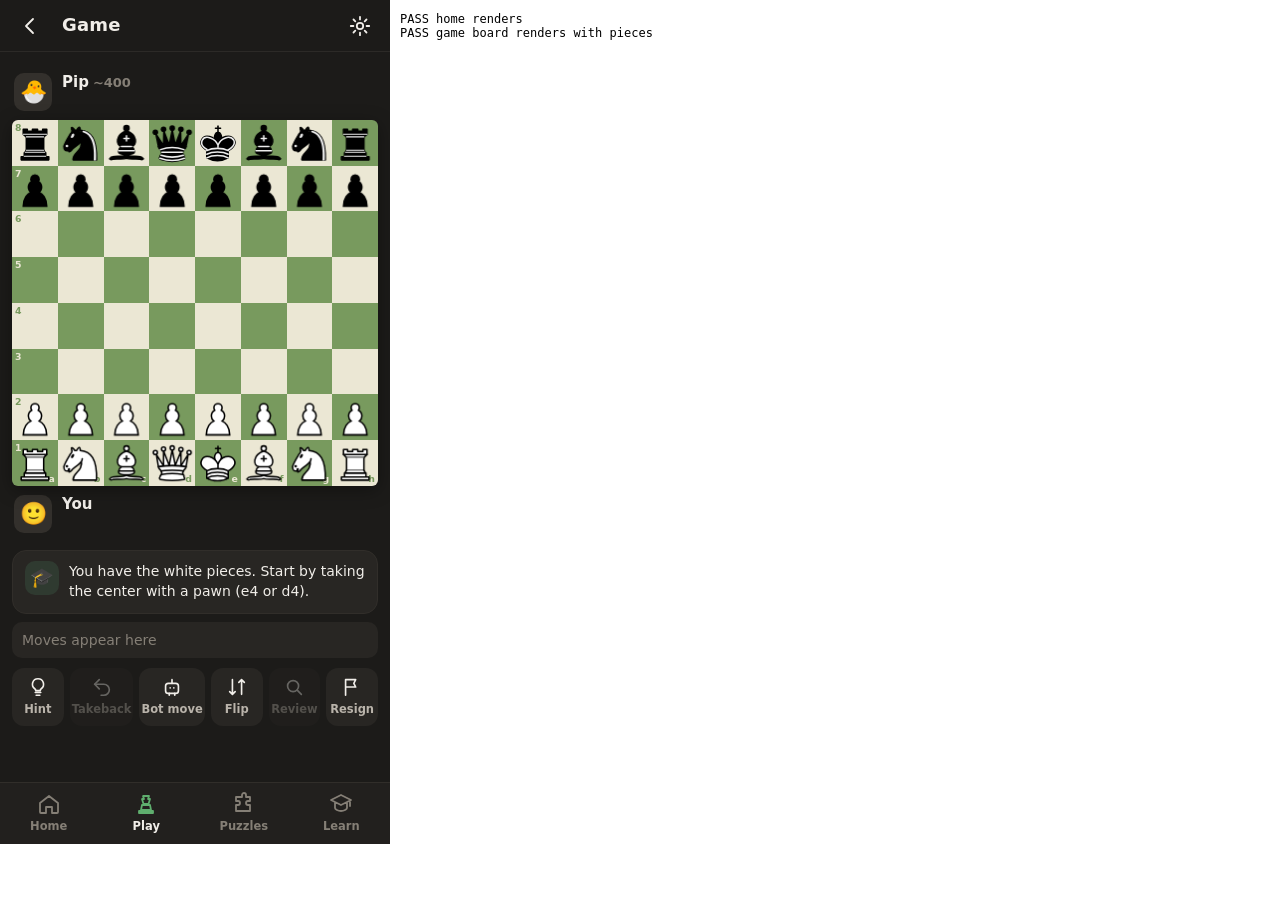
==== tests/e2e.html @ d59bd1d6 "Retune bots and add backups, update prompt and clearer grading Calibration showed Kasper was level w" ====
<!doctype html>
<meta charset="utf-8">
<title>Knightly e2e</title>
<style>body{margin:0;display:flex;gap:10px;font:12px monospace}iframe{border:0;width:390px;height:844px}pre{flex:1;white-space:pre-wrap}</style>
<iframe id="f"></iframe><pre id="out"></pre>
<script type="module">
const f = document.getElementById('f');
const out = document.getElementById('out');
const lines = []; let fails = 0;
const log = (ok, m) => { if (!ok) fails++; lines.push((ok ? 'PASS ' : 'FAIL ') + m); out.textContent = lines.join('\n'); };
const sleep = ms => new Promise(r => setTimeout(r, ms));
const W = () => f.contentWindow, D = () => f.contentDocument;
async function waitFor(fn, ms = 15000, step = 100) { const t = Date.now(); while (Date.now() - t < ms) { try { const v = fn(); if (v) return v; } catch { } await sleep(step); } return null; }
const store = (k, v) => W().localStorage.setItem('knightly.' + k, JSON.stringify(v));
const read = k => JSON.parse(W().localStorage.getItem('knightly.' + k) || 'null');

function tapSquare(sq, orientation = 'w') {
  const board = D().querySelector('.board');
  const r = board.getBoundingClientRect();
  const f = 'abcdefgh'.indexOf(sq[0]), rk = +sq[1] - 1;
  const x = orientation === 'w' ? f : 7 - f, y = orientation === 'w' ? 7 - rk : rk;
  const cx = r.left + (x + .5) * r.width / 8, cy = r.top + (y + .5) * r.height / 8;
  const opts = { bubbles: true, clientX: cx, clientY: cy, pointerId: 1, button: 0, isPrimary: true };
  board.dispatchEvent(new (W().PointerEvent)('pointerdown', opts));
  board.dispatchEvent(new (W().PointerEvent)('pointerup', opts));
}
async function move(from, to, o) { tapSquare(from, o); await sleep(80); tapSquare(to, o); await sleep(300); }
async function go(hash) { W().location.hash = hash; await sleep(500); }

async function run() {
  f.src = '../index.html?nosw#/';
  await waitFor(() => D() && D().querySelector('.tile'));
  W().localStorage.clear();
  store('settings', { sound: false, animation: false, coach: true });
  log(!!D().querySelector('.tile'), 'home renders');

  // ---------- game vs bot ----------
  await go('#/play');
  D().querySelector('.bot[data-id="pip"]').click();
  D().querySelector('#colorSeg [data-c="w"]').click();
  D().querySelector('#startBtn').click();
  await waitFor(() => D().querySelector('#boardWrap .board'));
  log(!!D().querySelector('.board .piece'), 'game board renders with pieces');
  await sleep(800);
  await move('e2', 'e4');
  let g = await waitFor(() => { const x = read('game'); return x && x.moves.length >= 2 ? x : null; }, 20000);
  log(!!g, 'bot replied to 1.e4: ' + (g && g.moves.join(' ')));
  const coach1 = D().querySelector('#coachMsg').textContent;
  log(coach1.length > 0, 'coach message after move: ' + coach1.slice(0, 80));
  // second move: play a knight move
  await waitFor(() => D().querySelector('.board .sq') && !D().querySelector('.thinking'), 15000);
  await sleep(500);
  await move('g1', 'f3');
  g = await waitFor(() => { const x = read('game'); return x && x.moves.length >= 4 ? x : null; }, 20000);
  log(!!g, 'second move cycle: ' + (g && g.moves.join(' ')));
  await waitFor(() => !D().querySelector('.thinking'), 10000);
  await sleep(1500);
  const coach2 = D().querySelector('#coachMsg').innerHTML;
  log(/tag/.test(coach2) || coach2.length > 0, 'coach classification shown: ' + D().querySelector('#coachMsg').textContent.slice(0, 90));
  // hint
  D().querySelector('#hintBtn').click();
  await waitFor(() => D().querySelector('.sq.hint'), 15000);
  log(!!D().querySelector('.sq.hint'), 'hint highlights a piece');
  // takeback
  const before = read('game').moves.length;
  D().querySelector('#undoBtn').click();
  await sleep(600);
  log(read('game').moves.length === before - 2, `takeback removes two plies (${before} -> ${read('game').moves.length})`);

  // ---------- choosing the bot's moves ----------
  const freshGame = started => ({ botId: 'pip', playerColor: 'w', moves: [], evals: {}, marks: {}, result: null, recorded: false, hints: 0, takebacks: 0, started });
  store('game', freshGame(2));
  await go('#/play'); await go('#/game');
  await waitFor(() => D().querySelector('#pickBtn'));
  D().querySelector('#pickBtn').click();
  log(D().querySelector('#pickBtn').classList.contains('on'), 'bot move toggle turns on');
  await sleep(500);
  await move('f2', 'f3');
  await waitFor(() => D().querySelector('.pick-tag'), 15000);
  log(!!D().querySelector('.pick-tag') && read('game').moves.length === 1, 'bot waits for a chosen move');
  await move('e7', 'e6');
  log(read('game').moves.join(' ') === 'f2f3 e7e6', 'chosen bot move is played: ' + read('game').moves.join(' '));
  D().querySelector('#undoBtn').click();
  await waitFor(() => D().querySelector('.pick-tag'), 15000);
  log(read('game').moves.join(' ') === 'f2f3', 'takeback undoes only the chosen bot move');
  await move('e7', 'e5');
  await sleep(500);
  await move('g2', 'g4');
  await waitFor(() => D().querySelector('.pick-tag'), 15000);
  const statsBefore = JSON.stringify(read('stats'));
  await move('d8', 'h4');
  const mated = await waitFor(() => read('game').result, 5000);
  log(mated && mated.winner === 'b', 'chosen bot move can end the game');
  log(JSON.stringify(read('stats')) === statsBefore, 'what-if game is not counted in stats');
  const endModal = await waitFor(() => D().querySelector('.modal'), 3000);
  log(/does not count/.test(endModal && endModal.textContent), 'end screen says the game is not counted');
  endModal?.querySelector('.btn.ghost').click();
  store('game', freshGame(3));
  await go('#/play'); await go('#/game');
  await waitFor(() => D().querySelector('#pickBtn'));
  await sleep(500);
  D().querySelector('#pickBtn').click();
  await move('e2', 'e4');
  await waitFor(() => D().querySelector('.pick-tag'), 15000);
  D().querySelector('#pickBtn').click();
  g = await waitFor(() => { const x = read('game'); return x && x.moves.length >= 2 ? x : null; }, 20000);
  log(!!g, 'turning the toggle off lets the bot reply: ' + (g && g.moves.join(' ')));

  // ---------- wins with and without help ----------
  const mateGame = (hints, started) => ({ botId: 'theo', playerColor: 'b', moves: ['f2f3', 'e7e5', 'g2g4'], evals: {}, marks: {}, result: null, recorded: false, hints, takebacks: 0, started });
  async function winByMate(game) {
    store('game', game);
    await go('#/play'); await go('#/game');
    await waitFor(() => D().querySelector('#pickBtn'));
    await sleep(800);
    await move('d8', 'h4', 'b');
    const modal = await waitFor(() => D().querySelector('.modal'), 5000);
    const text = modal ? modal.textContent : '';
    modal?.querySelector('.btn.ghost').click();
    return text;
  }
  const helpedText = await winByMate(mateGame(1, 6));
  let st = read('stats');
  log(/win with help/.test(helpedText) && st.helpedWins === 1 && !st.wins, 'a win with a hint counts as a win with help');
  log(!/Ready for the next/.test(helpedText), 'no next-bot suggestion after a win with help');
  const cleanText = await winByMate(mateGame(0, 7));
  st = read('stats');
  log(st.wins === 1 && st.helpedWins === 1 && /Ready for the next/.test(cleanText), 'a win without help counts as a clean win');
  await go('#/play');
  D().querySelector('.bot[data-id="theo"]').click();
  log(/1 won with help/.test(D().querySelector('#botDesc').textContent), 'bot card shows wins with help');

  // ---------- backup and restore ----------
  await go('#/settings');
  let blob = null;
  W().URL.createObjectURL = b => { blob = b; return 'blob:test'; };
  const anchorClick = W().HTMLAnchorElement.prototype.click;
  W().HTMLAnchorElement.prototype.click = () => { };
  log(/No backup/.test(D().querySelector('#lastBackup').textContent), 'settings shows no backup yet');
  D().querySelector('#backupBtn').click();
  await waitFor(() => blob, 3000);
  W().HTMLAnchorElement.prototype.click = anchorClick;
  log(/Last backup/.test(D().querySelector('#lastBackup').textContent), 'settings shows the last backup date');
  const backupText = await blob.text();
  const statsSaved = read('stats');
  store('stats', { games: 99 });
  const restore = async text => {
    const dt = new (W().DataTransfer)();
    dt.items.add(new (W().File)([text], 'backup.json', { type: 'application/json' }));
    const input = D().querySelector('#restoreFile');
    input.files = dt.files;
    input.dispatchEvent(new (W().Event)('change', { bubbles: true }));
  };
  await restore('{"not":"ours"}');
  await sleep(300);
  log(read('stats').games === 99 && !D().querySelector('.modal'), 'a wrong file is refused');
  await restore(backupText);
  const ask = await waitFor(() => D().querySelector('.modal'), 3000);
  log(/replaced/.test(ask && ask.textContent), 'restore asks first');
  [...ask.querySelectorAll('button')].find(b => b.textContent === 'Restore').click();
  await sleep(300);
  log(JSON.stringify(read('stats')) === JSON.stringify(statsSaved), 'restore brings the data back');

  // ---------- review of a finished game (fool's mate) ----------
  store('game', { botId: 'theo', playerColor: 'w', moves: ['f2f3', 'e7e5', 'g2g4', 'd8h4'], evals: {}, marks: {}, result: { winner: 'b', reason: 'checkmate' }, recorded: true, hints: 0, takebacks: 0, started: 1 });
  await go('#/review');
  const sum = await waitFor(() => /accuracy/i.test(D().querySelector('#summary').textContent) && D().querySelector('#summary').textContent, 30000);
  log(!!sum, 'review summary: ' + (sum || '').replace(/\s+/g, ' ').slice(0, 120));
  log(/Blunder/.test(sum || ''), 'review flags blunders');
  D().querySelector('#nextMistake').click(); // 1.f3 is graded too now
  await sleep(100);
  log(/You played 1. f3/.test(D().querySelector('#comment').textContent), 'a dubious opening is graded, not book');
  D().querySelector('#nextMistake').click();
  await sleep(200);
  const why = D().querySelector('#comment');
  log(/forced checkmate/.test(why.textContent) && !!why.querySelector('.why li'), 'review explains the mistake: ' + why.textContent.replace(/\s+/g, ' ').slice(0, 120));

  // ---------- learn from your mistakes ----------
  const comment = () => D().querySelector('#comment').textContent;
  const act = label => [...D().querySelectorAll('#retryActions button')].find(b => b.textContent.includes(label)).click();
  D().querySelector('#retryBtn').click();
  await sleep(200);
  log(D().querySelector('#summary').hidden && /Find a better move/.test(comment()), 'retry mode starts: ' + comment().replace(/\s+/g, ' ').slice(0, 60));
  for (let k = 0; k < 6 && !/You found/.test(comment()); k++) {
    if (/You played g4/.test(comment())) {
      await move('g2', 'g4');
      log(/from the game/.test(comment()), 'repeating the game move is refused');
      act('Try again');
      await sleep(200);
      act('Hint');
      await sleep(200);
      log(!!D().querySelector('.sq.hint'), 'retry hint highlights a piece');
      const b = read('game').review.best[2];
      await move(b.slice(0, 2), b.slice(2, 4));
      log(/Found it/.test(comment()) && !!D().querySelector('#comment .why li'), 'best move is accepted and explained: ' + comment().replace(/\s+/g, ' ').slice(0, 80));
      act('Next');
    } else { act('Show answer'); await sleep(200); act('Next'); }
    await sleep(200);
  }
  log(/You found/.test(comment()), 'retry ends with a score: ' + comment().replace(/\s+/g, ' ').slice(0, 60));
  act('Back to review');
  await sleep(300);
  log(!D().querySelector('#summary').hidden && /Last time you found/.test(D().querySelector('#summary').textContent), 'review returns and remembers the score');

  store('game', { botId: 'theo', playerColor: 'w', moves: ['e2e4', 'e7e5', 'd1h5', 'b8c6', 'h5f7', 'e8f7'], evals: {}, marks: {}, result: { winner: 'b', reason: 'resignation' }, recorded: true, hints: 0, takebacks: 0, started: 4 });
  await go('#/play'); await go('#/review');
  const rb = await waitFor(() => D().querySelector('#retryBtn'), 30000);
  rb.click();
  await sleep(200);
  for (let k = 0; k < 6 && !/You played Qxf7/.test(comment()); k++) { act('Show answer'); await sleep(200); act('Next'); await sleep(200); }
  await move('h5', 'e5');
  await waitFor(() => /Not quite|Found it/.test(comment()), 15000);
  log(/Not quite/.test(comment()) && /queen/.test(comment()), 'a different bad move is refused with a reason: ' + comment().replace(/\s+/g, ' ').slice(0, 80));
  act('Try again');
  await sleep(200);
  log(/Find a better move/.test(comment()), 'try again restores the position');
  act('Stop');
  await sleep(300);
  log(!D().querySelector('#summary').hidden, 'stop leaves retry mode');

  // a sound move that is not the engine's first choice still counts
  store('game', { botId: 'theo', playerColor: 'w', moves: ['e2e4', 'e7e5', 'g1f3', 'b8c6', 'f1c4', 'g8f6', 'c4f7', 'e8f7'], evals: {}, marks: {}, result: { winner: 'b', reason: 'resignation' }, recorded: true, hints: 0, takebacks: 0, started: 5 });
  await go('#/play'); await go('#/review');
  (await waitFor(() => D().querySelector('#retryBtn'), 30000)).click();
  await sleep(200);
  await move('c2', 'c3');
  await waitFor(() => /Not quite|Found it/.test(comment()), 15000);
  log(/Not quite/.test(comment()), 'leaving e4 hanging is refused: ' + comment().replace(/\s+/g, ' ').slice(0, 80));
  act('Try again');
  await sleep(200);
  await move('d2', 'd3');
  await waitFor(() => /Not quite|Found it/.test(comment()), 15000);
  log(/Found it/.test(comment()), 'a sound move is accepted even if not the first choice: ' + comment().replace(/\s+/g, ' ').slice(0, 80));
  act('Next');
  await sleep(200);
  act('Back to review');
  await sleep(200);

  // ---------- lesson with task ----------
  await go('#/lesson/forks');
  D().querySelector('#nextBtn').click();
  await sleep(400);
  await move('d5', 'c7');
  await sleep(900);
  await move('c7', 'a8');
  await sleep(400);
  const fb = D().querySelector('#fb');
  log(fb && fb.classList.contains('ok'), 'fork lesson task solved: ' + (fb && fb.textContent.slice(0, 60)));
  // wrong move feedback in next step
  D().querySelector('#nextBtn').click();
  await sleep(400);
  await move('e2', 'd2');
  const fb2 = D().querySelector('#fb');
  log(fb2 && fb2.classList.contains('fail'), 'wrong move gives feedback: ' + (fb2 && fb2.textContent.slice(0, 40)));

  // ---------- play-vs-engine lesson step ----------
  await go('#/lesson/kqk');
  D().querySelector('#nextBtn').click();
  await sleep(400);
  await move('d1', 'd3');
  const replied = await waitFor(() => /Your move/.test(D().querySelector('#fb').textContent), 15000);
  log(!!replied, 'engine defends in play-task');

  // ---------- puzzle ----------
  await go('#/puzzle');
  await waitFor(() => /to move/.test(D().querySelector('#statusText').textContent), 15000);
  await sleep(800);
  // read current puzzle solution from the data to solve it
  const id = (D().querySelector('#pInfo').innerHTML.match(/Puzzle (\w+)</) || [])[1];
  const db = await fetch('../data/puzzles.json').then(r => r.json());
  const p = db.find(x => x.id === id);
  log(!!p, 'puzzle loaded: ' + id);
  if (p) {
    const ms = p.m.split(' ');
    const orient = D().querySelector('.board .coord.file').textContent === 'h' ? 'b' : 'w';
    for (let i = 1; i < ms.length; i += 2) {
      const u = ms[i];
      await move(u.slice(0, 2), u.slice(2, 4), orient);
      if (u.length > 4) { await sleep(200); const b = D().querySelector('.promo button[data-p="' + u[4] + '"]'); if (b) b.dispatchEvent(new (W().PointerEvent)('pointerdown', { bubbles: true })); }
      await sleep(1100);
    }
    const ok = await waitFor(() => D().querySelector('#status.ok') && /solved|Well done|Excellent|Great/i.test(D().querySelector('#statusText').textContent), 5000);
    log(!!ok, 'puzzle solved by playing the solution; rating now ' + Math.round(read('puzzles')?.rating));
  }

  // ---------- opening course practice ----------
  await go('#/course/italian');
  D().querySelector('#modeSeg [data-m="practice"]').click();
  await sleep(300);
  await move('e2', 'e4');
  await waitFor(() => D().querySelectorAll('#moves .mv').length >= 2, 4000);
  await move('d2', 'd4'); // wrong
  await sleep(600);
  log(/Not the book move/.test(D().querySelector('#note').textContent), 'course practice rejects non-book move');

  lines.unshift(fails ? `RESULT: ${fails} FAILURES` : 'RESULT: ALL PASSED');
  out.textContent = lines.join('\n');
  await fetch('/__log', { method: 'POST', body: lines.join('\n') });
}
run().catch(async e => { lines.unshift('CRASH ' + e.stack); await fetch('/__log', { method: 'POST', body: lines.join('\n') }); });
</script>
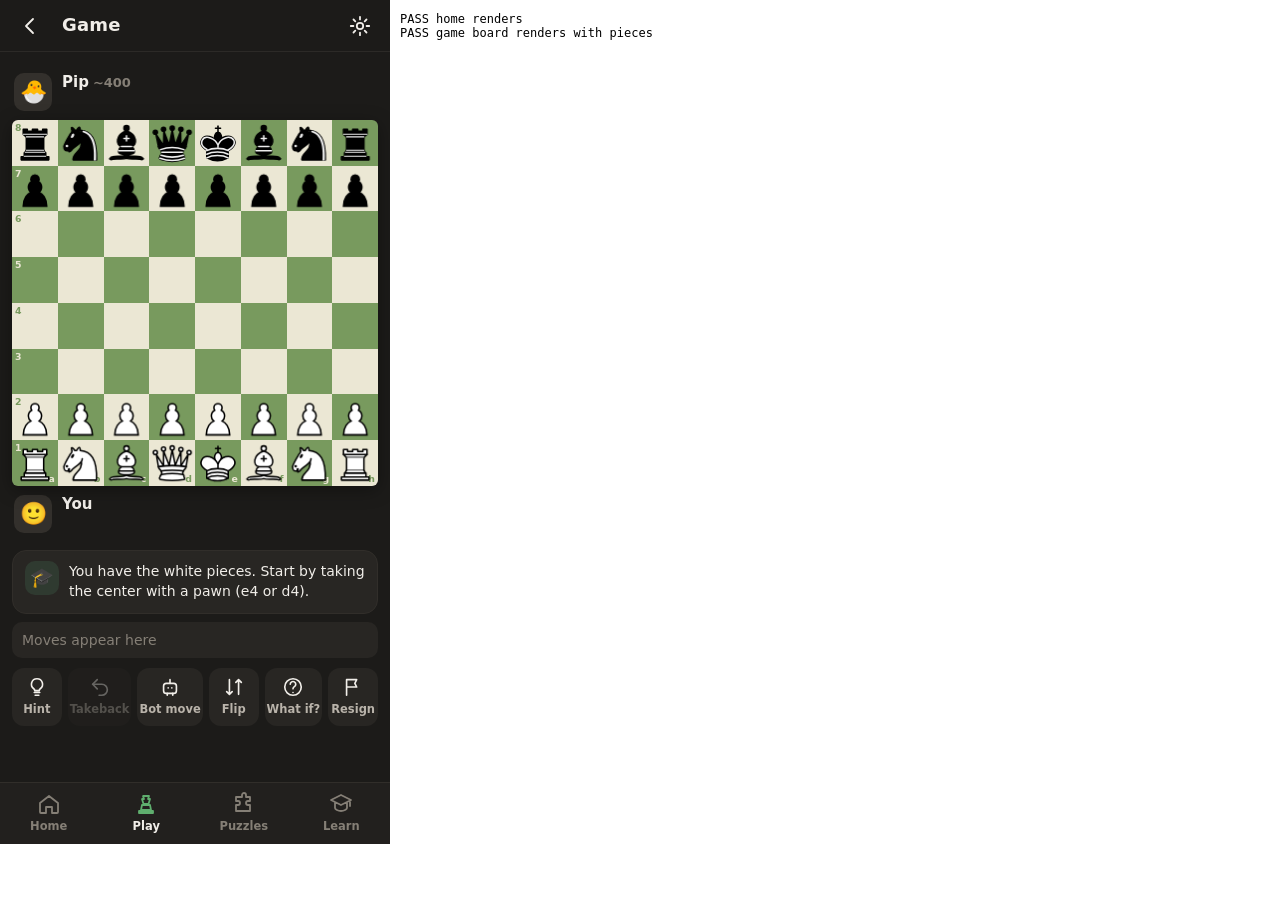
==== commit dcbeb1e2: "Add What if? board and top move comparison Try moves for both sides on a scratch board and see the e" ====
--- a/tests/e2e.html
+++ b/tests/e2e.html
@@ -61,6 +61,28 @@
   D().querySelector('#hintBtn').click();
   await waitFor(() => D().querySelector('.sq.hint'), 15000);
   log(!!D().querySelector('.sq.hint'), 'hint highlights a piece');
+  // what if: moves for both sides stay off the game
+  const coachText = () => D().querySelector('#coachMsg').textContent;
+  const wiGame = JSON.stringify(read('game').moves);
+  const wiHints = read('game').hints;
+  D().querySelector('#whatIfBtn').click();
+  await sleep(2500);
+  log(!!D().querySelector('#whatIfBtn.on') && /What if/.test(coachText()), 'what if opens');
+  log(read('game').hints === wiHints, 'what if after a hint adds no extra hint');
+  await move('a2', 'a3');
+  log(!!await waitFor(() => /Their best reply/.test(coachText()), 15000), 'what if answers your move: ' + coachText().slice(0, 90));
+  log(JSON.stringify(read('game').moves) === wiGame, 'what if leaves the saved game alone');
+  log(/What if:\s*a3/.test(D().querySelector('#moves').textContent), 'what if shows its own line');
+  D().querySelector('[data-act="compare"]').click();
+  log(!!await waitFor(() => D().querySelector('#coachMsg .compare li'), 15000), 'compare shows the top moves: ' + coachText().slice(0, 90));
+  D().querySelector('#undoBtn').click();
+  await sleep(300);
+  log(!/a3/.test(D().querySelector('#moves').textContent), 'undo steps back on the what if board');
+  log(read('game').takebacks === 0, 'stepping back is not a takeback');
+  D().querySelector('#whatIfBtn').click();
+  await sleep(300);
+  log(!D().querySelector('#whatIfBtn.on') && !!D().querySelector('.sq.hint'), 'back to game restores the hint');
+  log(/1\.\s*e4/.test(D().querySelector('#moves').textContent), 'back to game restores the move list');
   // takeback
   const before = read('game').moves.length;
   D().querySelector('#undoBtn').click();
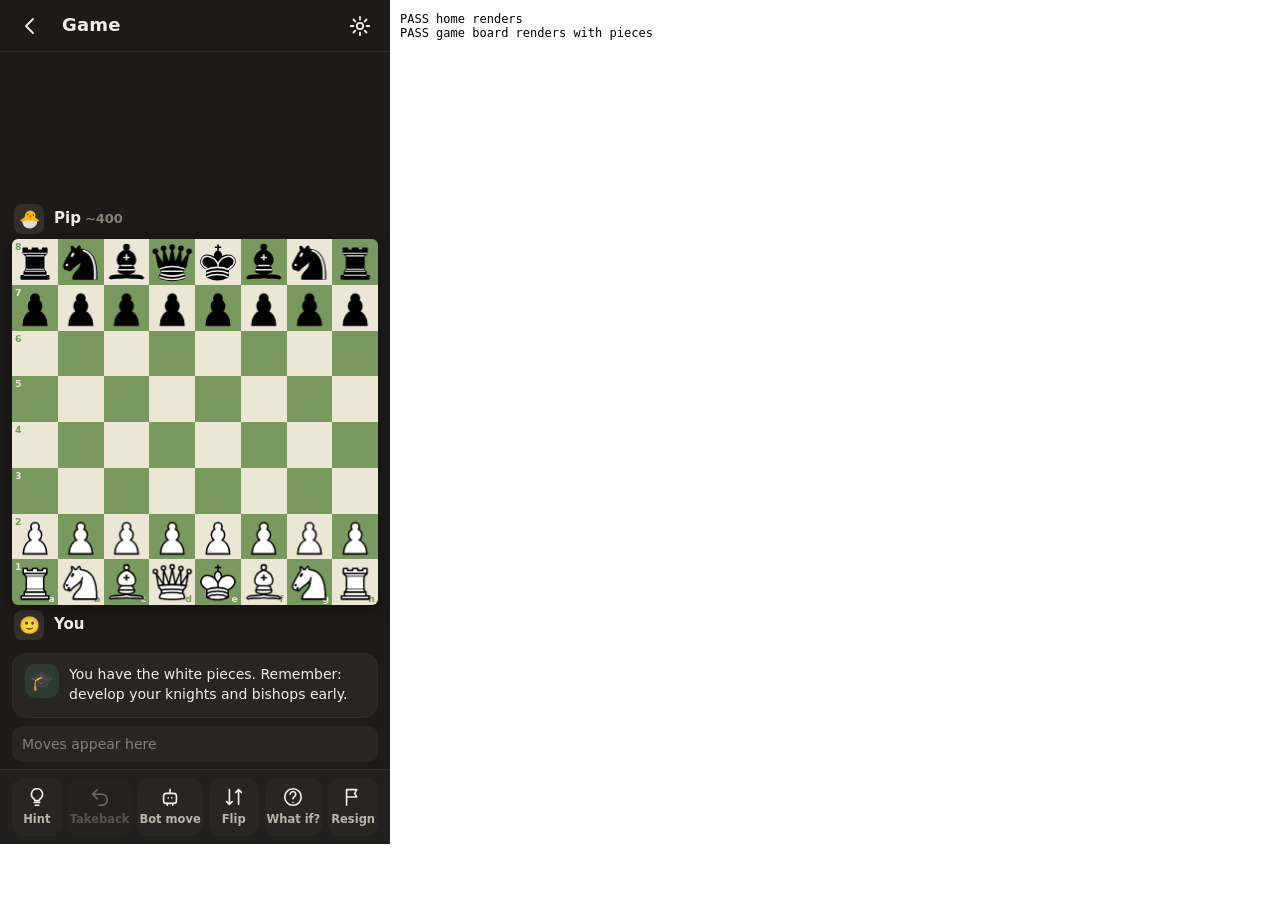
==== commit 7af0468d: "Make hints, comparisons and review agree and explain more One deeper three-move search per position " ====
--- a/tests/e2e.html
+++ b/tests/e2e.html
@@ -59,8 +59,16 @@
   log(/tag/.test(coach2) || coach2.length > 0, 'coach classification shown: ' + D().querySelector('#coachMsg').textContent.slice(0, 90));
   // hint
   D().querySelector('#hintBtn').click();
-  await waitFor(() => D().querySelector('.sq.hint'), 15000);
-  log(!!D().querySelector('.sq.hint'), 'hint highlights a piece');
+  await waitFor(() => /Tap Hint again/.test(D().querySelector('#coachMsg').textContent), 15000);
+  log(!D().querySelector('.sq.hint') && !D().querySelector('.board .arrows line'), 'first hint gives an idea only: ' + D().querySelector('#coachMsg').textContent.slice(0, 70));
+  D().querySelector('#hintBtn').click();
+  await sleep(200);
+  log(!!D().querySelector('.sq.hint') && !D().querySelector('.board .arrows line'), 'second hint highlights a piece');
+  D().querySelector('#hintBtn').click();
+  await sleep(200);
+  log(!!D().querySelector('.board .arrows line') && !!D().querySelector('#coachMsg .why li'), 'third hint shows the move with reasons');
+  log(read('game').hints === 1, 'three taps on one position count as one hint');
+
   // what if: moves for both sides stay off the game
   const coachText = () => D().querySelector('#coachMsg').textContent;
   const wiGame = JSON.stringify(read('game').moves);
@@ -186,7 +194,7 @@
   // ---------- review of a finished game (fool's mate) ----------
   store('game', { botId: 'theo', playerColor: 'w', moves: ['f2f3', 'e7e5', 'g2g4', 'd8h4'], evals: {}, marks: {}, result: { winner: 'b', reason: 'checkmate' }, recorded: true, hints: 0, takebacks: 0, started: 1 });
   await go('#/review');
-  const sum = await waitFor(() => /accuracy/i.test(D().querySelector('#summary').textContent) && D().querySelector('#summary').textContent, 30000);
+  const sum = await waitFor(() => D().querySelector('#graph') && D().querySelector('#summary').textContent + D().querySelector('#details').textContent, 30000);
   log(!!sum, 'review summary: ' + (sum || '').replace(/\s+/g, ' ').slice(0, 120));
   log(/Blunder/.test(sum || ''), 'review flags blunders');
   D().querySelector('#nextMistake').click(); // 1.f3 is graded too now
@@ -200,7 +208,7 @@
   // ---------- learn from your mistakes ----------
   const comment = () => D().querySelector('#comment').textContent;
   const act = label => [...D().querySelectorAll('#retryActions button')].find(b => b.textContent.includes(label)).click();
-  D().querySelector('#retryBtn').click();
+  (await waitFor(() => D().querySelector('#retryBtn'), 30000)).click();
   await sleep(200);
   log(D().querySelector('#summary').hidden && /Find a better move/.test(comment()), 'retry mode starts: ' + comment().replace(/\s+/g, ' ').slice(0, 60));
   for (let k = 0; k < 6 && !/You found/.test(comment()); k++) {
@@ -212,7 +220,8 @@
       act('Hint');
       await sleep(200);
       log(!!D().querySelector('.sq.hint'), 'retry hint highlights a piece');
-      const b = read('game').review.best[2];
+      const rv = read('game').review;
+      const b = rv.deep?.[2]?.lines[0].move || rv.best[2];
       await move(b.slice(0, 2), b.slice(2, 4));
       log(/Found it/.test(comment()) && !!D().querySelector('#comment .why li'), 'best move is accepted and explained: ' + comment().replace(/\s+/g, ' ').slice(0, 80));
       act('Next');
@@ -222,7 +231,7 @@
   log(/You found/.test(comment()), 'retry ends with a score: ' + comment().replace(/\s+/g, ' ').slice(0, 60));
   act('Back to review');
   await sleep(300);
-  log(!D().querySelector('#summary').hidden && /Last time you found/.test(D().querySelector('#summary').textContent), 'review returns and remembers the score');
+  log(!D().querySelector('#summary').hidden && /Last time you found/.test(D().querySelector('#retrySlot').textContent), 'review returns and remembers the score');
 
   store('game', { botId: 'theo', playerColor: 'w', moves: ['e2e4', 'e7e5', 'd1h5', 'b8c6', 'h5f7', 'e8f7'], evals: {}, marks: {}, result: { winner: 'b', reason: 'resignation' }, recorded: true, hints: 0, takebacks: 0, started: 4 });
   await go('#/play'); await go('#/review');
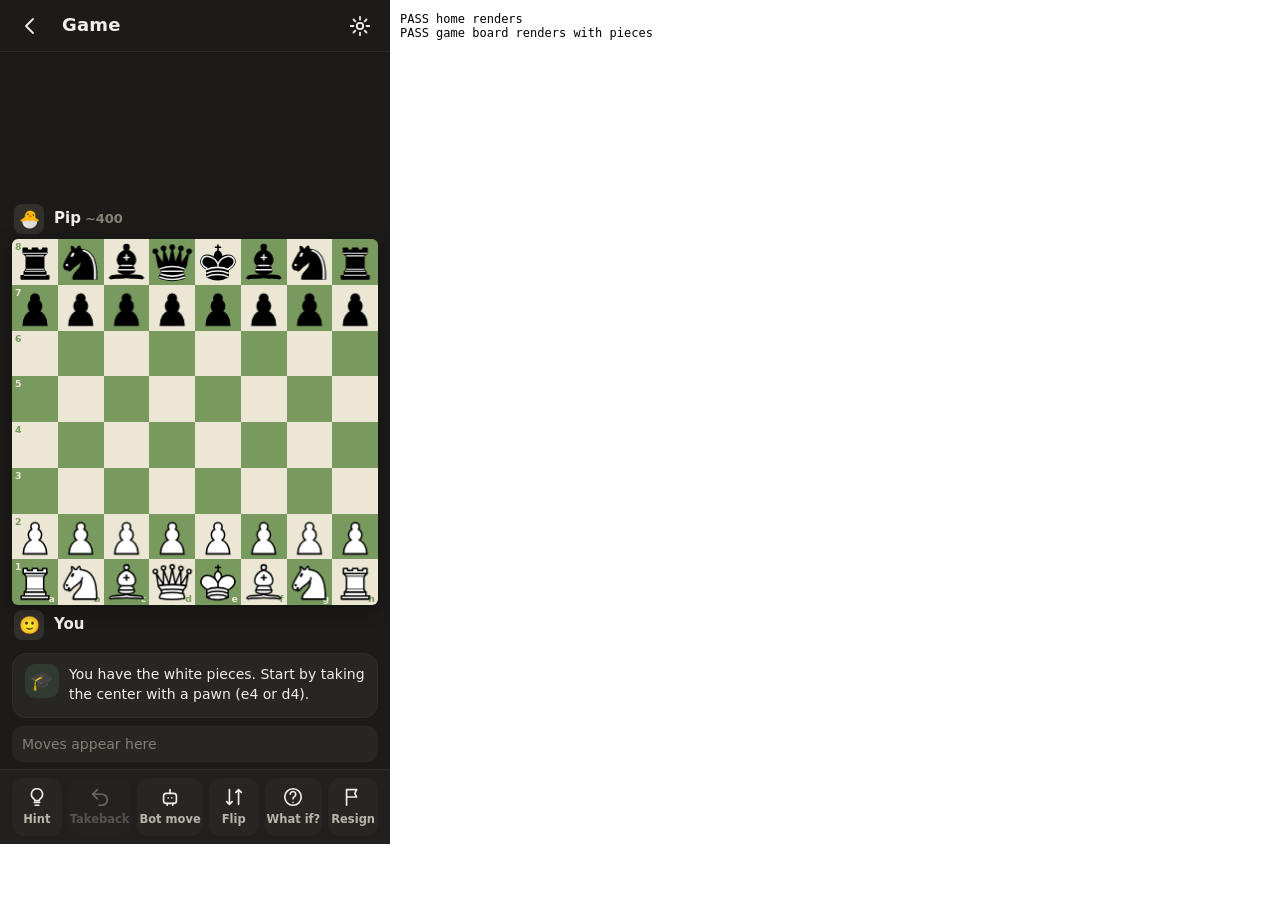
==== commit c2292a98: "Make the bots play more like people All bots now open from a book built from the named openings alre" ====
--- a/tests/e2e.html
+++ b/tests/e2e.html
@@ -254,9 +254,9 @@
   await go('#/play'); await go('#/review');
   (await waitFor(() => D().querySelector('#retryBtn'), 30000)).click();
   await sleep(200);
-  await move('c2', 'c3');
+  await move('c4', 'a6'); // a plain blunder: giving up only the e4 pawn is too close a call for the engine
   await waitFor(() => /Not quite|Found it/.test(comment()), 15000);
-  log(/Not quite/.test(comment()), 'leaving e4 hanging is refused: ' + comment().replace(/\s+/g, ' ').slice(0, 80));
+  log(/Not quite/.test(comment()) && /bishop/.test(comment()), 'hanging the bishop is refused: ' + comment().replace(/\s+/g, ' ').slice(0, 80));
   act('Try again');
   await sleep(200);
   await move('d2', 'd3');
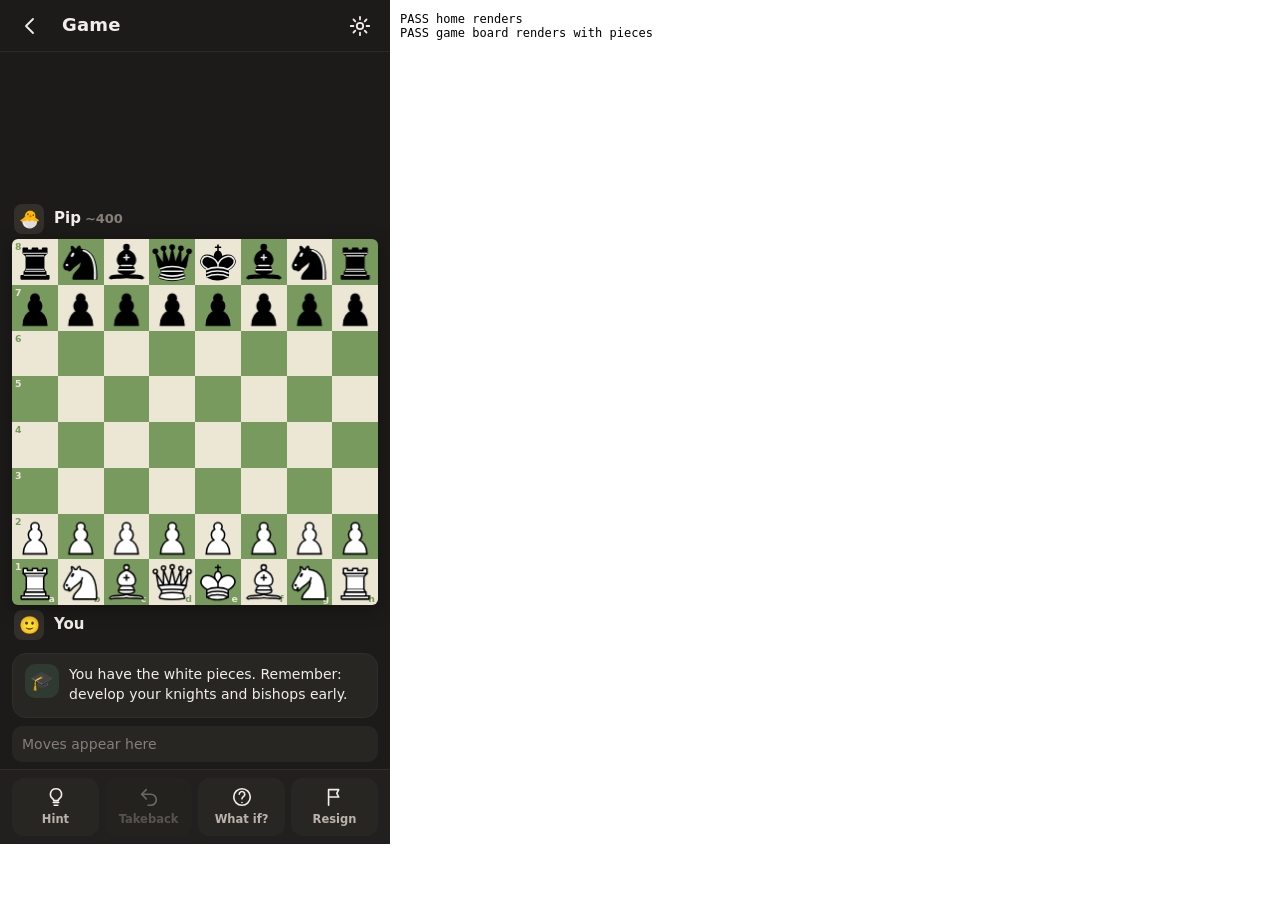
==== commit 3cb71644: "Remove the Flip and Bot move buttons What if? covers trying out moves for the bot, and the board alr" ====
--- a/tests/e2e.html
+++ b/tests/e2e.html
@@ -97,51 +97,16 @@
   await sleep(600);
   log(read('game').moves.length === before - 2, `takeback removes two plies (${before} -> ${read('game').moves.length})`);
 
-  // ---------- choosing the bot's moves ----------
-  const freshGame = started => ({ botId: 'pip', playerColor: 'w', moves: [], evals: {}, marks: {}, result: null, recorded: false, hints: 0, takebacks: 0, started });
-  store('game', freshGame(2));
-  await go('#/play'); await go('#/game');
-  await waitFor(() => D().querySelector('#pickBtn'));
-  D().querySelector('#pickBtn').click();
-  log(D().querySelector('#pickBtn').classList.contains('on'), 'bot move toggle turns on');
-  await sleep(500);
-  await move('f2', 'f3');
-  await waitFor(() => D().querySelector('.pick-tag'), 15000);
-  log(!!D().querySelector('.pick-tag') && read('game').moves.length === 1, 'bot waits for a chosen move');
-  await move('e7', 'e6');
-  log(read('game').moves.join(' ') === 'f2f3 e7e6', 'chosen bot move is played: ' + read('game').moves.join(' '));
-  D().querySelector('#undoBtn').click();
-  await waitFor(() => D().querySelector('.pick-tag'), 15000);
-  log(read('game').moves.join(' ') === 'f2f3', 'takeback undoes only the chosen bot move');
-  await move('e7', 'e5');
-  await sleep(500);
-  await move('g2', 'g4');
-  await waitFor(() => D().querySelector('.pick-tag'), 15000);
-  const statsBefore = JSON.stringify(read('stats'));
-  await move('d8', 'h4');
-  const mated = await waitFor(() => read('game').result, 5000);
-  log(mated && mated.winner === 'b', 'chosen bot move can end the game');
-  log(JSON.stringify(read('stats')) === statsBefore, 'what-if game is not counted in stats');
-  const endModal = await waitFor(() => D().querySelector('.modal'), 3000);
-  log(/does not count/.test(endModal && endModal.textContent), 'end screen says the game is not counted');
-  endModal?.querySelector('.btn.ghost').click();
-  store('game', freshGame(3));
-  await go('#/play'); await go('#/game');
-  await waitFor(() => D().querySelector('#pickBtn'));
-  await sleep(500);
-  D().querySelector('#pickBtn').click();
-  await move('e2', 'e4');
-  await waitFor(() => D().querySelector('.pick-tag'), 15000);
-  D().querySelector('#pickBtn').click();
-  g = await waitFor(() => { const x = read('game'); return x && x.moves.length >= 2 ? x : null; }, 20000);
-  log(!!g, 'turning the toggle off lets the bot reply: ' + (g && g.moves.join(' ')));
+  // ---------- game controls ----------
+  const ctlLabels = [...D().querySelectorAll('.controls .ctl')].filter(b => !b.hidden).map(b => b.textContent.trim());
+  log(ctlLabels.join(',') === 'Hint,Takeback,What if?,Resign', 'the game has four controls: ' + ctlLabels.join(', '));
 
   // ---------- wins with and without help ----------
   const mateGame = (hints, started) => ({ botId: 'theo', playerColor: 'b', moves: ['f2f3', 'e7e5', 'g2g4'], evals: {}, marks: {}, result: null, recorded: false, hints, takebacks: 0, started });
   async function winByMate(game) {
     store('game', game);
     await go('#/play'); await go('#/game');
-    await waitFor(() => D().querySelector('#pickBtn'));
+    await waitFor(() => D().querySelector('#hintBtn'));
     await sleep(800);
     await move('d8', 'h4', 'b');
     const modal = await waitFor(() => D().querySelector('.modal'), 5000);
@@ -149,6 +114,10 @@
     modal?.querySelector('.btn.ghost').click();
     return text;
   }
+  // A game from before the Bot move button was removed, with a move chosen for the bot, stays out of the stats.
+  const statsBefore = JSON.stringify(read('stats'));
+  const legacyText = await winByMate({ ...mateGame(0, 5), picked: { 1: true }, pickBot: true });
+  log(JSON.stringify(read('stats')) === statsBefore && /does not count/.test(legacyText), 'an old game with chosen bot moves is not counted');
   const helpedText = await winByMate(mateGame(1, 6));
   let st = read('stats');
   log(/win with help/.test(helpedText) && st.helpedWins === 1 && !st.wins, 'a win with a hint counts as a win with help');
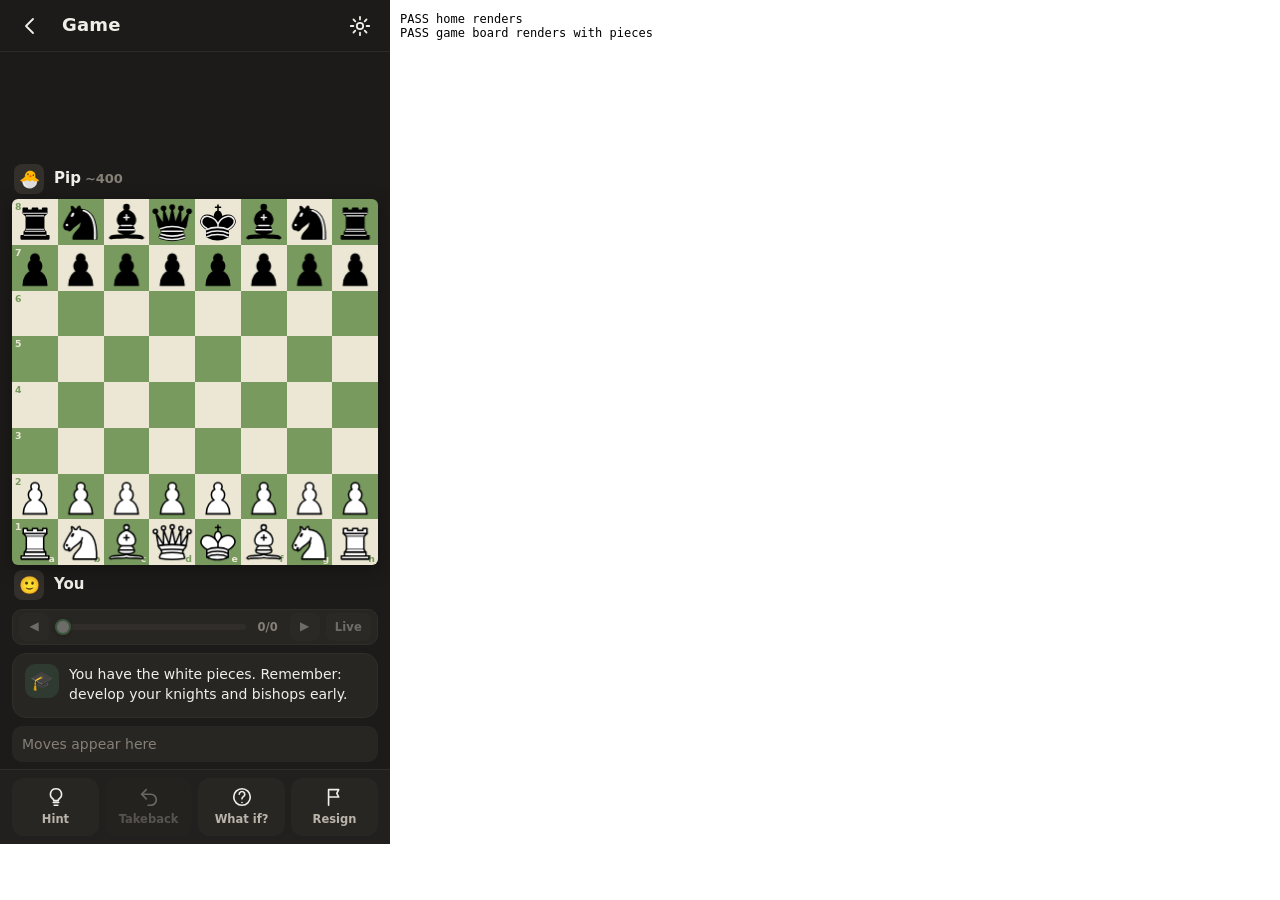
==== commit 744799ff: "Fix bugs across app and add in-game move history scrubber" ====
--- a/tests/e2e.html
+++ b/tests/e2e.html
@@ -91,6 +91,37 @@
   await sleep(300);
   log(!D().querySelector('#whatIfBtn.on') && !!D().querySelector('.sq.hint'), 'back to game restores the hint');
   log(/1\.\s*e4/.test(D().querySelector('#moves').textContent), 'back to game restores the move list');
+
+  // history scrubber, buttons, clickable move list, coach swipe & arrow keys
+  const totalPlies = read('game').moves.length;
+  const histPos = () => D().querySelector('#histPos').textContent;
+  log(histPos() === `${totalPlies}/${totalPlies}` && D().querySelector('#histLive').disabled, 'history bar starts live at ' + histPos());
+  D().querySelector('#histPrev').click();
+  await sleep(150);
+  log(histPos() === `${totalPlies - 1}/${totalPlies}` && !D().querySelector('#histLive').disabled && D().querySelector('#hintBtn').disabled && !D().querySelector('.sq.hint'), 'history back enters browse mode and hides hint');
+  const range = D().querySelector('#histRange');
+  range.value = '0';
+  range.dispatchEvent(new (W().Event)('input', { bubbles: true }));
+  await sleep(150);
+  log(histPos() === `0/${totalPlies}` && /Starting position/.test(coachText()), 'history scrubber jumps to starting position');
+  D().querySelector('#moves [data-ply="2"]').click();
+  await sleep(150);
+  log(histPos() === `2/${totalPlies}` && D().querySelector('#moves .mv.cur')?.dataset.ply === '2', 'clicking move list jumps to ply 2');
+  const coachBox = D().querySelector('#coach');
+  coachBox.dispatchEvent(new (W().PointerEvent)('pointerdown', { bubbles: true, clientX: 220, clientY: 100, pointerId: 2, button: 0, isPrimary: true }));
+  coachBox.dispatchEvent(new (W().PointerEvent)('pointerup', { bubbles: true, clientX: 140, clientY: 105, pointerId: 2, button: 0, isPrimary: true }));
+  await sleep(150);
+  log(histPos() === `3/${totalPlies}`, 'swiping coach left steps forward to ply 3');
+  W().dispatchEvent(new (W().KeyboardEvent)('keydown', { key: 'ArrowLeft', bubbles: true }));
+  await sleep(150);
+  log(histPos() === `2/${totalPlies}`, 'ArrowLeft steps back to ply 2');
+  D().querySelector('#histNext').click();
+  await sleep(150);
+  log(histPos() === `3/${totalPlies}`, 'history forward steps to ply 3');
+  D().querySelector('#histLive').click();
+  await sleep(150);
+  log(histPos() === `${totalPlies}/${totalPlies}` && D().querySelector('#histLive').disabled && !!D().querySelector('.sq.hint'), 'Live returns to current position and restores hint');
+
   // takeback
   const before = read('game').moves.length;
   D().querySelector('#undoBtn').click();
@@ -165,14 +196,27 @@
   await go('#/review');
   const sum = await waitFor(() => D().querySelector('#graph') && D().querySelector('#summary').textContent + D().querySelector('#details').textContent, 30000);
   log(!!sum, 'review summary: ' + (sum || '').replace(/\s+/g, ' ').slice(0, 120));
-  log(/Blunder/.test(sum || ''), 'review flags blunders');
+  log(!!D().querySelector('#details .c.blunder'), 'review flags blunders');
+  const story = D().querySelector('#summary .story')?.textContent || '';
+  log(/2\. g4/.test(story) && /forced mate/.test(story) && D().querySelectorAll('#summary .moment').length >= 1, 'key moments tell the story: ' + story);
+  log(/Accuracy/.test(sum || '') && !D().querySelector('#summary').hidden && D().querySelector('#stage').hidden, 'review opens on the report');
   D().querySelector('#nextMistake').click(); // 1.f3 is graded too now
   await sleep(100);
-  log(/You played 1. f3/.test(D().querySelector('#comment').textContent), 'a dubious opening is graded, not book');
+  log(/1\. f3 is/.test(D().querySelector('#comment').textContent) && D().querySelector('#summary').hidden, 'a dubious opening is graded, not book');
   D().querySelector('#nextMistake').click();
   await sleep(200);
   const why = D().querySelector('#comment');
   log(/forced checkmate/.test(why.textContent) && !!why.querySelector('.why li'), 'review explains the mistake: ' + why.textContent.replace(/\s+/g, ' ').slice(0, 120));
+  log(!!D().querySelector('.board .badge.mistake, .board .badge.blunder') && !D().querySelector('#evalBar').hidden, 'the grade sits on the moved piece, next to the eval bar');
+  const actBtn = label => [...D().querySelectorAll('#comment .coach-acts button')].find(b => b.textContent.includes(label));
+  actBtn('Why').click();
+  log(!D().querySelector('#comment .why-box').hidden, 'Why? opens the reasons');
+  actBtn('Their reply').click();
+  await sleep(1100);
+  log(!!D().querySelector('#comment .line-moves .mv.cur') && /Qh4#/.test(D().querySelector('#comment').textContent), 'their reply plays out on the board: ' + D().querySelector('#comment').textContent.replace(/\s+/g, ' ').slice(0, 60));
+  actBtn('Back to the game').click();
+  await sleep(100);
+  log(/2\. g4 is/.test(D().querySelector('#comment').textContent), 'back from the line to the game move');
 
   // ---------- learn from your mistakes ----------
   const comment = () => D().querySelector('#comment').textContent;
@@ -217,6 +261,11 @@
   act('Stop');
   await sleep(300);
   log(!D().querySelector('#summary').hidden, 'stop leaves retry mode');
+  const moment = D().querySelector('#summary .moment');
+  const momentMove = moment.querySelector('.mn').textContent;
+  moment.click();
+  await sleep(200);
+  log(D().querySelector('#summary').hidden && D().querySelector('#comment').textContent.includes(momentMove.replace(/\s+/g, ' ')), 'a key moment opens that move: ' + momentMove);
 
   // a sound move that is not the engine's first choice still counts
   store('game', { botId: 'theo', playerColor: 'w', moves: ['e2e4', 'e7e5', 'g1f3', 'b8c6', 'f1c4', 'g8f6', 'c4f7', 'e8f7'], evals: {}, marks: {}, result: { winner: 'b', reason: 'resignation' }, recorded: true, hints: 0, takebacks: 0, started: 5 });
@@ -280,7 +329,22 @@
       await sleep(1100);
     }
     const ok = await waitFor(() => D().querySelector('#status.ok') && /solved|Well done|Excellent|Great/i.test(D().querySelector('#statusText').textContent), 5000);
-    log(!!ok, 'puzzle solved by playing the solution; rating now ' + Math.round(read('puzzles')?.rating));
+    const afterSolve = read('puzzles');
+    log(!!ok, 'puzzle solved by playing the solution; rating now ' + Math.round(afterSolve?.rating));
+    // Retry must not add extra rating, solved count, or streak
+    const retryBtn = [...D().querySelectorAll('#actions button')].find(b => /Retry/.test(b.textContent));
+    retryBtn?.click();
+    await sleep(700);
+    for (let i = 1; i < ms.length; i += 2) {
+      const u = ms[i];
+      await move(u.slice(0, 2), u.slice(2, 4), orient);
+      if (u.length > 4) { await sleep(200); const b = D().querySelector('.promo button[data-p="' + u[4] + '"]'); if (b) b.dispatchEvent(new (W().PointerEvent)('pointerdown', { bubbles: true })); }
+      await sleep(1100);
+    }
+    const ok2 = await waitFor(() => D().querySelector('#status.ok'), 5000);
+    const afterRetry = read('puzzles');
+    log(!!ok2 && afterRetry.rating === afterSolve.rating && afterRetry.solved === afterSolve.solved && afterRetry.streak === afterSolve.streak,
+      'puzzle retry gives no extra rating or streak');
   }
 
   // ---------- opening course practice ----------
